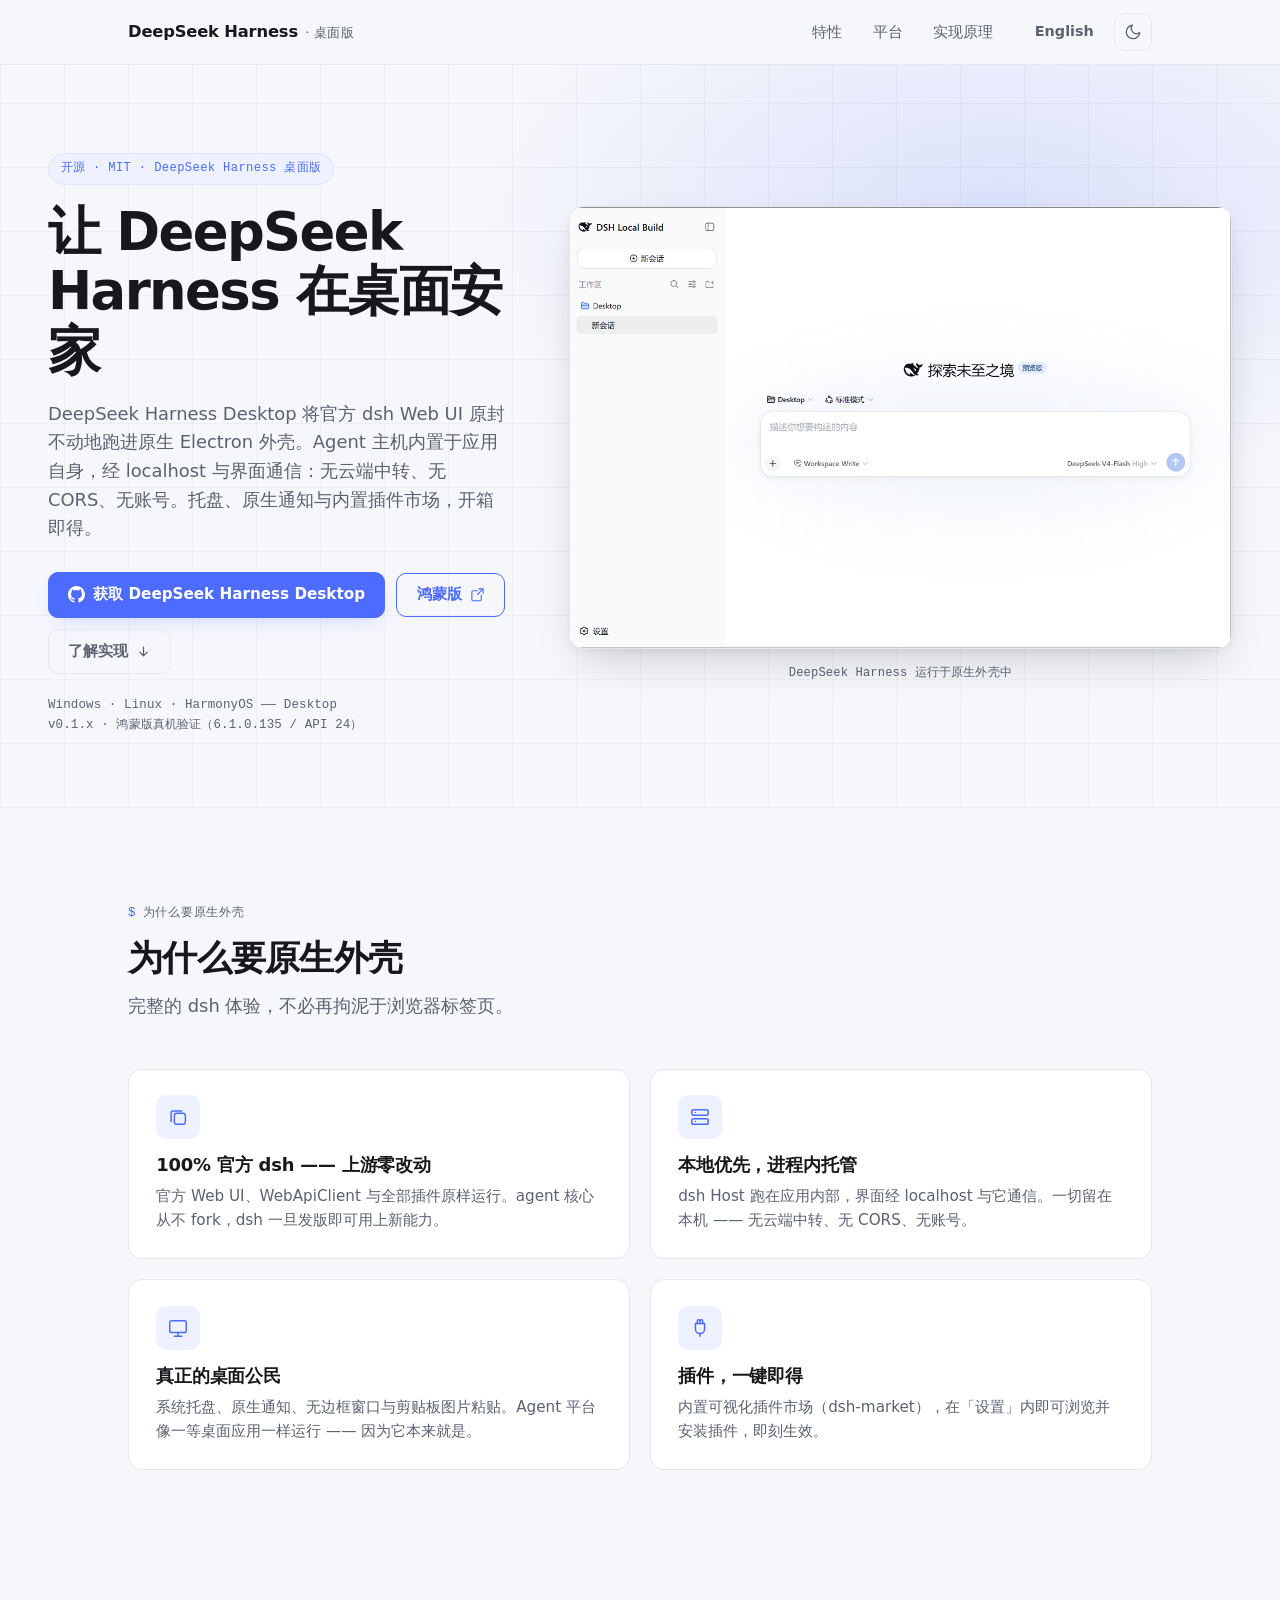
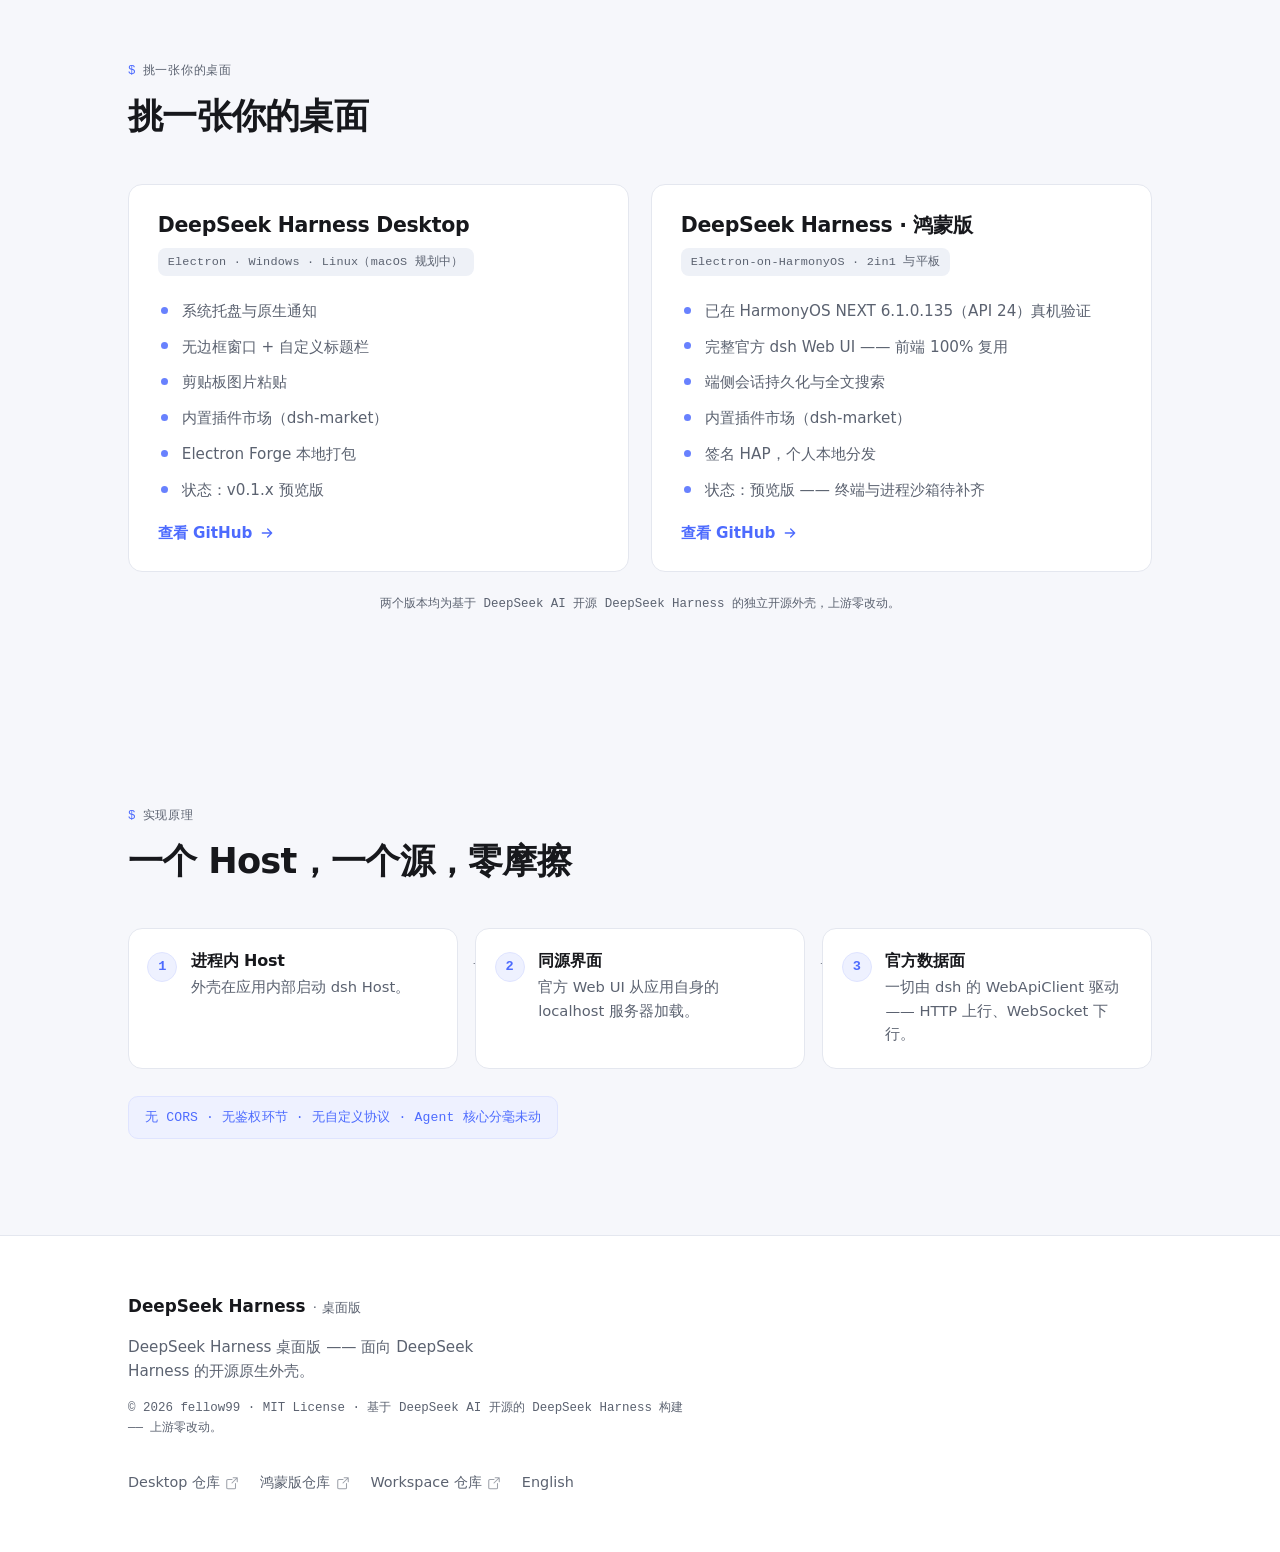
==== index_zh.html @ 58cc45ac "feat: add bilingual landing website - index.html (EN) / index_zh.html (ZH): hero with theme-aware ap" ====
<!DOCTYPE html>
<html lang="zh-CN" data-theme="light">
<head>
  <meta charset="UTF-8" />
  <meta name="viewport" content="width=device-width, initial-scale=1.0" />
  <title>DeepSeek Harness 桌面版 —— Windows / Linux / HarmonyOS 上的原生 dsh 外壳</title>
  <meta name="description" content="DeepSeek Harness 的开源原生桌面外壳：把官方 Agent Web UI 带到桌面 —— 支持 Windows、Linux 与 HarmonyOS。本地优先，上游零改动。" />
  <meta name="theme-color" media="(prefers-color-scheme: light)" content="#f6f7fb" />
  <meta name="theme-color" media="(prefers-color-scheme: dark)" content="#0a0c11" />
  <script>
    /* 在首帧渲染前应用已保存的主题，避免闪屏错误配色。 */
    (function () {
      try {
        var t = localStorage.getItem('dsh-theme');
        if (!t) {
          t = window.matchMedia('(prefers-color-scheme: dark)').matches ? 'dark' : 'light';
        }
        document.documentElement.setAttribute('data-theme', t);
      } catch (e) {
        /* 本地存储不可用（如 file:// 严格设置）：维持默认 */
      }
    })();
  </script>
  <link rel="stylesheet" href="style.css" />
</head>
<body>
  <a class="skip-link" href="#main">跳转到正文</a>

  <header class="site-header">
    <nav class="nav container" aria-label="主导航">
      <a class="brand" href="#top">DeepSeek Harness<span class="brand-suffix">· 桌面版</span></a>
      <div class="nav-links">
        <a href="#features">特性</a>
        <a href="#platforms">平台</a>
        <a href="#how">实现原理</a>
      </div>
      <div class="nav-actions">
        <a class="lang-link" href="index.html" aria-label="Switch to English">English</a>
        <button
          id="theme-toggle"
          class="icon-btn"
          type="button"
          aria-label="切换深色模式"
          data-label-dark="切换深色模式"
          data-label-light="切换浅色模式">
          <svg class="i-sun" viewBox="0 0 24 24" width="18" height="18" fill="none" stroke="currentColor" stroke-width="1.7" stroke-linecap="round" stroke-linejoin="round" aria-hidden="true">
            <circle cx="12" cy="12" r="4"></circle>
            <path d="M12 2v2M12 20v2M4.93 4.93l1.41 1.41M17.66 17.66l1.41 1.41M2 12h2M20 12h2M4.93 19.07l1.41-1.41M17.66 6.34l1.41-1.41"></path>
          </svg>
          <svg class="i-moon" viewBox="0 0 24 24" width="18" height="18" fill="none" stroke="currentColor" stroke-width="1.7" stroke-linecap="round" stroke-linejoin="round" aria-hidden="true">
            <path d="M21 12.79A9 9 0 1 1 11.21 3 7 7 0 0 0 21 12.79z"></path>
          </svg>
        </button>
      </div>
    </nav>
  </header>

  <main id="main">
    <!-- ============================== HERO ============================== -->
    <section id="top" class="hero">
      <div class="container hero-grid">
        <div class="hero-copy">
          <span class="eyebrow">开源 · MIT · DeepSeek Harness 桌面版</span>
          <h1>让 DeepSeek Harness 在桌面安家</h1>
          <p class="lede">DeepSeek Harness Desktop 将官方 dsh Web UI 原封不动地跑进原生 Electron 外壳。Agent 主机内置于应用自身，经 localhost 与界面通信：无云端中转、无 CORS、无账号。托盘、原生通知与内置插件市场，开箱即得。</p>
          <div class="cta-row">
            <a class="btn btn-primary" href="https://github.com/fellow99/deepseek-harness-desktop" target="_blank" rel="noopener">
              <svg viewBox="0 0 24 24" width="17" height="17" fill="currentColor" aria-hidden="true"><path d="M12 0C5.37 0 0 5.37 0 12c0 5.31 3.44 9.81 8.21 11.4.6.11.82-.26.82-.58 0-.29-.01-1.04-.02-2.05-3.34.73-4.04-1.61-4.04-1.61-.55-1.39-1.34-1.76-1.34-1.76-1.09-.74.08-.73.08-.73 1.2.08 1.84 1.24 1.84 1.24 1.07 1.83 2.8 1.3 3.48 1 .11-.78.42-1.31.76-1.61-2.66-.3-5.47-1.33-5.47-5.93 0-1.31.47-2.38 1.24-3.22-.12-.3-.54-1.52.12-3.18 0 0 1.01-.32 3.3 1.23a11.5 11.5 0 0 1 6.01 0c2.29-1.55 3.3-1.23 3.3-1.23.66 1.66.24 2.88.12 3.18.77.84 1.24 1.91 1.24 3.22 0 4.61-2.81 5.63-5.48 5.92.43.37.81 1.1.81 2.22 0 1.6-.01 2.89-.01 3.28 0 .32.21.7.82.58A12 12 0 0 0 12 0z"></path></svg>
              获取 DeepSeek Harness Desktop
            </a>
            <a class="btn btn-outline" href="https://github.com/fellow99/deepseek-harness-harmony" target="_blank" rel="noopener">
              鸿蒙版
              <svg viewBox="0 0 24 24" width="15" height="15" fill="none" stroke="currentColor" stroke-width="1.8" stroke-linecap="round" stroke-linejoin="round" aria-hidden="true"><path d="M14 3h7v7M21 3l-9 9M18 13v7a2 2 0 0 1-2 2H5a2 2 0 0 1-2-2V8a2 2 0 0 1 2-2h7"></path></svg>
            </a>
            <a class="btn btn-ghost" href="#how">
              了解实现
              <svg viewBox="0 0 24 24" width="15" height="15" fill="none" stroke="currentColor" stroke-width="2" stroke-linecap="round" stroke-linejoin="round" aria-hidden="true"><path d="M12 5v14M6 13l6 6 6-6"></path></svg>
            </a>
          </div>
          <p class="trust">Windows · Linux · HarmonyOS —— Desktop v0.1.x · 鸿蒙版真机验证（6.1.0.135 / API 24）</p>
        </div>

        <div class="hero-visual">
          <figure class="hero-shot">
            <img src="images/light.png" data-shot="light" alt="运行于原生外壳中的 DeepSeek Harness Web UI 浅色主题界面，界面为简体中文" width="1200" height="800" />
            <img src="images/dark.png" data-shot="dark" alt="运行于原生外壳中的 DeepSeek Harness Web UI 深色主题界面，带 Windows 标题栏，界面为简体中文" width="1200" height="800" />
          </figure>
          <p class="shot-caption">DeepSeek Harness 运行于原生外壳中</p>
        </div>
      </div>
    </section>

    <!-- ============================ FEATURES ============================ -->
    <section id="features" class="section">
      <div class="container">
        <p class="section-eyebrow">为什么要原生外壳</p>
        <div class="section-head">
          <h2>为什么要原生外壳</h2>
          <p class="section-lede">完整的 dsh 体验，不必再拘泥于浏览器标签页。</p>
        </div>

        <div class="feature-grid">
          <article class="feature-card">
            <span class="icon">
              <svg viewBox="0 0 24 24" width="22" height="22" fill="none" stroke="currentColor" stroke-width="1.6" stroke-linecap="round" stroke-linejoin="round" aria-hidden="true"><rect x="8" y="8" width="12" height="12" rx="2.5"></rect><path d="M16 5.5H6.5A2 2 0 0 0 4.5 7.5V17"></path></svg>
            </span>
            <h3>100% 官方 dsh —— 上游零改动</h3>
            <p>官方 Web UI、WebApiClient 与全部插件原样运行。agent 核心从不 fork，dsh 一旦发版即可用上新能力。</p>
          </article>

          <article class="feature-card">
            <span class="icon">
              <svg viewBox="0 0 24 24" width="22" height="22" fill="none" stroke="currentColor" stroke-width="1.6" stroke-linecap="round" stroke-linejoin="round" aria-hidden="true"><rect x="3" y="4" width="18" height="6" rx="2"></rect><rect x="3" y="14" width="18" height="6" rx="2"></rect><path d="M7 7h.01M7 17h.01"></path></svg>
            </span>
            <h3>本地优先，进程内托管</h3>
            <p>dsh Host 跑在应用内部，界面经 localhost 与它通信。一切留在本机 —— 无云端中转、无 CORS、无账号。</p>
          </article>

          <article class="feature-card">
            <span class="icon">
              <svg viewBox="0 0 24 24" width="22" height="22" fill="none" stroke="currentColor" stroke-width="1.6" stroke-linecap="round" stroke-linejoin="round" aria-hidden="true"><rect x="3" y="4" width="18" height="13" rx="2"></rect><path d="M12 17v3M8 21h8"></path></svg>
            </span>
            <h3>真正的桌面公民</h3>
            <p>系统托盘、原生通知、无边框窗口与剪贴板图片粘贴。Agent 平台像一等桌面应用一样运行 —— 因为它本来就是。</p>
          </article>

          <article class="feature-card">
            <span class="icon">
              <svg viewBox="0 0 24 24" width="22" height="22" fill="none" stroke="currentColor" stroke-width="1.6" stroke-linecap="round" stroke-linejoin="round" aria-hidden="true"><path d="M7 7h10v6a5 5 0 0 1-10 0z"></path><path d="M9 7V4.5a1.5 1.5 0 0 1 3 0V7M12 7V4.5a1.5 1.5 0 0 1 3 0V7"></path><path d="M12 18v3"></path></svg>
            </span>
            <h3>插件，一键即得</h3>
            <p>内置可视化插件市场（dsh-market），在「设置」内即可浏览并安装插件，即刻生效。</p>
          </article>
        </div>
      </div>
    </section>

    <!-- ============================ PLATFORMS =========================== -->
    <section id="platforms" class="section">
      <div class="container">
        <p class="section-eyebrow">挑一张你的桌面</p>
        <div class="section-head">
          <h2>挑一张你的桌面</h2>
        </div>

        <div class="platform-grid">
          <article class="platform-card">
            <div class="platform-head">
              <h3>DeepSeek Harness Desktop</h3>
              <span class="platform-tag">Electron · Windows · Linux（macOS 规划中）</span>
            </div>
            <ul class="bullet-list">
              <li>系统托盘与原生通知</li>
              <li>无边框窗口 + 自定义标题栏</li>
              <li>剪贴板图片粘贴</li>
              <li>内置插件市场（dsh-market）</li>
              <li>Electron Forge 本地打包</li>
              <li>状态：v0.1.x 预览版</li>
            </ul>
            <a class="repo-link" href="https://github.com/fellow99/deepseek-harness-desktop" target="_blank" rel="noopener">
              查看 GitHub
              <svg viewBox="0 0 24 24" width="16" height="16" fill="none" stroke="currentColor" stroke-width="2" stroke-linecap="round" stroke-linejoin="round" aria-hidden="true"><path d="M5 12h14M13 6l6 6-6 6"></path></svg>
            </a>
          </article>

          <article class="platform-card">
            <div class="platform-head">
              <h3>DeepSeek Harness · 鸿蒙版</h3>
              <span class="platform-tag">Electron-on-HarmonyOS · 2in1 与平板</span>
            </div>
            <ul class="bullet-list">
              <li>已在 HarmonyOS NEXT 6.1.0.135（API 24）真机验证</li>
              <li>完整官方 dsh Web UI —— 前端 100% 复用</li>
              <li>端侧会话持久化与全文搜索</li>
              <li>内置插件市场（dsh-market）</li>
              <li>签名 HAP，个人本地分发</li>
              <li>状态：预览版 —— 终端与进程沙箱待补齐</li>
            </ul>
            <a class="repo-link" href="https://github.com/fellow99/deepseek-harness-harmony" target="_blank" rel="noopener">
              查看 GitHub
              <svg viewBox="0 0 24 24" width="16" height="16" fill="none" stroke="currentColor" stroke-width="2" stroke-linecap="round" stroke-linejoin="round" aria-hidden="true"><path d="M5 12h14M13 6l6 6-6 6"></path></svg>
            </a>
          </article>
        </div>

        <p class="disclaimer">两个版本均为基于 DeepSeek AI 开源 DeepSeek Harness 的独立开源外壳，上游零改动。</p>
      </div>
    </section>

    <!-- ============================ HOW IT WORKS ========================= -->
    <section id="how" class="section">
      <div class="container">
        <p class="section-eyebrow">实现原理</p>
        <div class="section-head">
          <h2>一个 Host，一个源，零摩擦</h2>
        </div>

        <ol class="steps">
          <li class="step">
            <span class="step-num" aria-hidden="true">1</span>
            <div>
              <h3>进程内 Host</h3>
              <p>外壳在应用内部启动 dsh Host。</p>
            </div>
          </li>
          <li class="step">
            <span class="step-num" aria-hidden="true">2</span>
            <div>
              <h3>同源界面</h3>
              <p>官方 Web UI 从应用自身的 localhost 服务器加载。</p>
            </div>
          </li>
          <li class="step">
            <span class="step-num" aria-hidden="true">3</span>
            <div>
              <h3>官方数据面</h3>
              <p>一切由 dsh 的 WebApiClient 驱动 —— HTTP 上行、WebSocket 下行。</p>
            </div>
          </li>
        </ol>

        <p class="result-badge">无 CORS · 无鉴权环节 · 无自定义协议 · Agent 核心分毫未动</p>
      </div>
    </section>
  </main>

  <!-- ============================== FOOTER ============================== -->
  <footer class="site-footer">
    <div class="container footer-grid">
      <div class="footer-left">
        <div class="footer-brand">DeepSeek Harness<span class="brand-suffix">· 桌面版</span></div>
        <p class="footer-one-liner">DeepSeek Harness 桌面版 —— 面向 DeepSeek Harness 的开源原生外壳。</p>
        <p class="footer-copy">&copy; 2026 fellow99 · MIT License · 基于 DeepSeek AI 开源的 DeepSeek Harness 构建 —— 上游零改动。</p>
      </div>
      <nav class="footer-links" aria-label="页脚">
        <a href="https://github.com/fellow99/deepseek-harness-desktop" target="_blank" rel="noopener">
          Desktop 仓库
          <svg class="ext" viewBox="0 0 24 24" width="14" height="14" fill="none" stroke="currentColor" stroke-width="1.8" stroke-linecap="round" stroke-linejoin="round" aria-hidden="true"><path d="M14 3h7v7M21 3l-9 9M18 13v7a2 2 0 0 1-2 2H5a2 2 0 0 1-2-2V8a2 2 0 0 1 2-2h7"></path></svg>
        </a>
        <a href="https://github.com/fellow99/deepseek-harness-harmony" target="_blank" rel="noopener">
          鸿蒙版仓库
          <svg class="ext" viewBox="0 0 24 24" width="14" height="14" fill="none" stroke="currentColor" stroke-width="1.8" stroke-linecap="round" stroke-linejoin="round" aria-hidden="true"><path d="M14 3h7v7M21 3l-9 9M18 13v7a2 2 0 0 1-2 2H5a2 2 0 0 1-2-2V8a2 2 0 0 1 2-2h7"></path></svg>
        </a>
        <a href="https://github.com/fellow99/deepseek-harness-workspace" target="_blank" rel="noopener">
          Workspace 仓库
          <svg class="ext" viewBox="0 0 24 24" width="14" height="14" fill="none" stroke="currentColor" stroke-width="1.8" stroke-linecap="round" stroke-linejoin="round" aria-hidden="true"><path d="M14 3h7v7M21 3l-9 9M18 13v7a2 2 0 0 1-2 2H5a2 2 0 0 1-2-2V8a2 2 0 0 1 2-2h7"></path></svg>
        </a>
        <a href="index.html">English</a>
      </nav>
    </div>
  </footer>

  <script src="script.js"></script>
</body>
</html>
---- style.css ----
/* =========================================================================
   DeepSeek Harness Desktop Editions — shared stylesheet
   All color/interaction styling is driven by CSS custom properties that
   switch on the <html data-theme="..."> attribute, with a no-JS fallback.
   ========================================================================= */

/* ------------------------------------------------------------------ tokens */
:root {
  --font-sans: system-ui, -apple-system, "Segoe UI", Roboto, "Helvetica Neue",
    Arial, "PingFang SC", "Hiragino Sans GB", "Microsoft YaHei", sans-serif;
  --font-mono: ui-monospace, "Cascadia Code", SFMono-Regular, Consolas,
    "Liberation Mono", Menlo, monospace;

  /* light palette */
  --bg: #f6f7fb;
  --surface: #ffffff;
  --surface-2: #eef1f7;
  --text: #17181c;
  --muted: #5b6270;
  --hairline: #e4e7ef;
  --hairline-strong: #d2d7e4;

  --accent: #4d6bfe;
  --accent-strong: #3a55e8;
  --accent-contrast: #ffffff;
  --accent-soft: #eef1ff;
  --accent-soft-border: #dfe4ff;
  --accent-glow: rgba(77, 107, 254, 0.32);

  --tag-bg: #eef1f7;
  --tag-text: #5b6270;

  --nav-bg: rgba(246, 247, 251, 0.82);
  --shadow-soft: 0 2px 12px rgba(23, 24, 28, 0.05);

  /* hero flourish */
  --glow-a: rgba(77, 107, 254, 0.16);
  --grid-line: rgba(23, 24, 28, 0.035);

  /* app-window shadow */
  --shot-shadow: 0 18px 42px -14px rgba(23, 24, 28, 0.22),
    0 3px 10px -2px rgba(23, 24, 28, 0.08);
  --shot-shadow-hover: 0 34px 68px -20px rgba(23, 24, 28, 0.36),
    0 12px 26px -8px rgba(23, 24, 28, 0.14), 0 0 0 1px var(--accent-glow),
    0 14px 52px -10px var(--accent-glow);

  --ring: var(--accent);

  --radius-lg: 14px;
  --radius-md: 10px;
  --radius-sm: 8px;

  --ease: cubic-bezier(0.22, 0.61, 0.36, 1);
  --maxw: 1120px;
}

/* dark palette (mirrored from the @media fallback below) */
html[data-theme="dark"] {
  --bg: #0a0c11;
  --surface: #12151e;
  --surface-2: #171b26;
  --text: #eceef3;
  --muted: #99a1b2;
  --hairline: #232837;
  --hairline-strong: #2e3646;

  --accent: #7c93ff;
  --accent-strong: #95a7ff;
  --accent-contrast: #0c101c;
  --accent-soft: #1a1f2c;
  --accent-soft-border: #2a3146;
  --accent-glow: rgba(124, 147, 255, 0.30);

  --tag-bg: #171b26;
  --tag-text: #99a1b2;

  --nav-bg: rgba(10, 12, 17, 0.82);
  --shadow-soft: 0 2px 12px rgba(0, 0, 0, 0.4);

  --glow-a: rgba(124, 147, 255, 0.10);
  --grid-line: rgba(236, 238, 243, 0.045);

  --shot-shadow: 0 18px 44px -14px rgba(0, 0, 0, 0.6),
    0 3px 12px -2px rgba(0, 0, 0, 0.5);
  --shot-shadow-hover: 0 36px 70px -18px rgba(0, 0, 0, 0.78),
    0 14px 30px -8px rgba(0, 0, 0, 0.5), 0 0 0 1px var(--accent-glow),
    0 14px 52px -8px var(--accent-glow);
}

/* no-JS fallback: when the inline head script is absent the <html> has no
   theme attribute, so mirror the dark token set to match the OS preference. */
@media (prefers-color-scheme: dark) {
  :root:not([data-theme]) {
    --bg: #0a0c11;
    --surface: #12151e;
    --surface-2: #171b26;
    --text: #eceef3;
    --muted: #99a1b2;
    --hairline: #232837;
    --hairline-strong: #2e3646;
    --accent: #7c93ff;
    --accent-strong: #95a7ff;
    --accent-contrast: #0c101c;
    --accent-soft: #1a1f2c;
    --accent-soft-border: #2a3146;
    --accent-glow: rgba(124, 147, 255, 0.3);
    --tag-bg: #171b26;
    --tag-text: #99a1b2;
    --nav-bg: rgba(10, 12, 17, 0.82);
    --shadow-soft: 0 2px 12px rgba(0, 0, 0, 0.4);
    --glow-a: rgba(124, 147, 255, 0.1);
    --grid-line: rgba(236, 238, 243, 0.045);
    --shot-shadow: 0 18px 44px -14px rgba(0, 0, 0, 0.6),
      0 3px 12px -2px rgba(0, 0, 0, 0.5);
    --shot-shadow-hover: 0 36px 70px -18px rgba(0, 0, 0, 0.78),
      0 14px 30px -8px rgba(0, 0, 0, 0.5), 0 0 0 1px var(--accent-glow),
      0 14px 52px -8px var(--accent-glow);
  }
}

/* -------------------------------------------------------------------- base */
*,
*::before,
*::after {
  box-sizing: border-box;
}

html {
  scroll-behavior: smooth;
  scroll-padding-top: calc(64px + 22px);
  -webkit-text-size-adjust: 100%;
}

body {
  margin: 0;
  font-family: var(--font-sans);
  background-color: var(--bg);
  color: var(--text);
  line-height: 1.6;
  -webkit-font-smoothing: antialiased;
  text-rendering: optimizeLegibility;
  transition: background-color 0.35s var(--ease), color 0.35s var(--ease);
}

img {
  display: block;
  max-width: 100%;
  height: auto;
}

a {
  color: inherit;
  text-decoration: none;
}

h1,
h2,
h3 {
  margin: 0;
  font-weight: 700;
  letter-spacing: -0.02em;
  line-height: 1.12;
  color: var(--text);
}

p {
  margin: 0;
}

:focus-visible {
  outline: 2px solid var(--ring);
  outline-offset: 3px;
  border-radius: 6px;
}

@media (prefers-reduced-motion: reduce) {
  * {
    animation: none !important;
    transition: none !important;
    scroll-behavior: auto !important;
  }
}

/* skip link */
.skip-link {
  position: absolute;
  left: 12px;
  top: -60px;
  z-index: 200;
  padding: 0.6rem 1rem;
  background: var(--accent);
  color: var(--accent-contrast);
  font-size: 0.875rem;
  font-weight: 600;
  border-radius: 0 0 var(--radius-sm) var(--radius-sm);
  transition: top 0.2s var(--ease);
}
.skip-link:active,
.skip-link:focus {
  top: 0;
}

/* --------------------------------------------------------------- container */
.container {
  width: 100%;
  max-width: var(--maxw);
  margin-inline: auto;
  padding-inline: clamp(20px, 5vw, 48px);
}

/* --------------------------------------------------------------- typography */
.eyebrow {
  display: inline-flex;
  align-items: center;
  gap: 0.45rem;
  padding: 0.32rem 0.72rem;
  font-family: var(--font-mono);
  font-size: 0.76rem;
  letter-spacing: 0.03em;
  color: var(--accent);
  background: var(--accent-soft);
  border: 1px solid var(--accent-soft-border);
  border-radius: 999px;
  white-space: normal;
}

.section-eyebrow {
  display: block;
  font-family: var(--font-mono);
  font-size: 0.78rem;
  letter-spacing: 0.06em;
  color: var(--muted);
  margin-bottom: 0.9rem;
}
.section-eyebrow::before {
  content: "$";
  color: var(--accent);
  margin-right: 0.4rem;
}

.section {
  padding-block: clamp(4rem, 8vw, 6rem);
}

.section-head {
  max-width: 44rem;
  margin-bottom: clamp(2rem, 4vw, 3rem);
}
.section-head h2 {
  font-size: clamp(1.6rem, 3.4vw, 2.2rem);
}
.section-lede {
  margin-top: 0.9rem;
  color: var(--muted);
  font-size: clamp(1rem, 1.4vw, 1.12rem);
}

/* ---------------------------------------------------------------- buttons */
.btn {
  display: inline-flex;
  align-items: center;
  justify-content: center;
  gap: 0.5rem;
  font-family: var(--font-sans);
  font-size: 0.95rem;
  font-weight: 600;
  line-height: 1;
  padding: 0.85rem 1.2rem;
  border-radius: var(--radius-md);
  border: 1px solid transparent;
  cursor: pointer;
  transition: background-color 0.22s var(--ease), border-color 0.22s var(--ease),
    transform 0.22s var(--ease), box-shadow 0.22s var(--ease);
}

.btn-primary {
  background: var(--accent);
  color: var(--accent-contrast);
  border-color: var(--accent);
  box-shadow: 0 8px 22px -10px var(--accent-glow);
}
.btn-primary:hover {
  background: var(--accent-strong);
  border-color: var(--accent-strong);
  transform: translateY(-1px);
}

.btn-outline {
  background: transparent;
  color: var(--accent);
  border-color: var(--accent);
}
.btn-outline:hover {
  background: var(--accent-soft);
}

.btn-ghost {
  background: transparent;
  color: var(--muted);
  border-color: var(--hairline);
}
.btn-ghost:hover {
  color: var(--text);
  border-color: var(--hairline-strong);
}

.icon-btn {
  display: inline-flex;
  align-items: center;
  justify-content: center;
  width: 38px;
  height: 38px;
  padding: 0;
  border-radius: var(--radius-md);
  border: 1px solid var(--hairline);
  background: transparent;
  color: var(--muted);
  cursor: pointer;
  transition: color 0.2s var(--ease), border-color 0.2s var(--ease),
    background-color 0.2s var(--ease);
}
.icon-btn:hover {
  color: var(--accent);
  border-color: var(--hairline-strong);
}
.icon-btn svg {
  display: block;
}

/* theme-toggle icon swap: in light mode show the moon (click -> dark),
   in dark mode show the sun (click -> light).
   `.icon-btn` prefix keeps these above `.icon-btn svg { display:block }`. */
.icon-btn .i-sun {
  display: none;
}
.icon-btn .i-moon {
  display: block;
}
html[data-theme="dark"] .icon-btn .i-sun {
  display: block;
}
html[data-theme="dark"] .icon-btn .i-moon {
  display: none;
}

/* ------------------------------------------------------------------- nav */
.site-header {
  position: sticky;
  top: 0;
  z-index: 50;
  background: var(--nav-bg);
  -webkit-backdrop-filter: saturate(140%) blur(10px);
  backdrop-filter: saturate(140%) blur(10px);
  border-bottom: 1px solid var(--hairline);
}

.nav {
  display: flex;
  align-items: center;
  gap: 1.25rem;
  height: 64px;
}

.brand {
  display: inline-flex;
  align-items: baseline;
  gap: 0.45rem;
  font-weight: 700;
  font-size: 1.02rem;
  letter-spacing: -0.01em;
  color: var(--text);
  white-space: nowrap;
}
.brand-suffix {
  font-size: 0.82rem;
  font-weight: 500;
  color: var(--muted);
  letter-spacing: 0.02em;
}

.nav-links {
  display: flex;
  gap: 0.5rem;
  margin-left: auto;
}
.nav-links a {
  padding: 0.42rem 0.7rem;
  font-size: 0.92rem;
  color: var(--muted);
  border-radius: var(--radius-sm);
  transition: color 0.2s var(--ease), background-color 0.2s var(--ease);
}
.nav-links a:hover {
  color: var(--text);
  background: var(--surface-2);
}

.nav-actions {
  display: flex;
  align-items: center;
  gap: 0.6rem;
}
.lang-link {
  font-size: 0.9rem;
  font-weight: 600;
  color: var(--muted);
  padding: 0.42rem 0.6rem;
  border-radius: var(--radius-sm);
  border: 1px solid transparent;
  transition: color 0.2s var(--ease), border-color 0.2s var(--ease);
}
.lang-link:hover {
  color: var(--accent);
  border-color: var(--hairline-strong);
}

/* ------------------------------------------------------------------- hero */
.hero {
  position: relative;
  overflow: hidden;
  padding-block: clamp(3.5rem, 7vw, 5.5rem) clamp(3rem, 6vw, 4.5rem);
}
/* subtle background flourish (radial glow + faint grid) — adapts to theme */
.hero::before {
  content: "";
  position: absolute;
  inset: 0;
  z-index: 0;
  pointer-events: none;
  background-image: radial-gradient(
      60% 55% at 78% 20%,
      var(--glow-a) 0%,
      transparent 68%
    ),
    repeating-linear-gradient(
      90deg,
      var(--grid-line) 0 1px,
      transparent 1px 64px
    ),
    repeating-linear-gradient(
      0deg,
      var(--grid-line) 0 1px,
      transparent 1px 64px
    );
}
.hero > .container {
  position: relative;
  z-index: 1;
}

.hero-grid {
  display: grid;
  /* copy : screenshot = 1 : 1.44 → the shot renders ~1.5× its former size
     (screenshot column ≈ 722px vs ~477px when the hero container maxes out) */
  grid-template-columns: 1fr 1.44fr;
  gap: clamp(2.25rem, 5vw, 3.75rem);
  align-items: center;
}

/* the hero gets extra room so the product screenshot can be large */
.hero .container {
  max-width: 1380px;
}

.hero-copy {
  min-width: 0;
}
.hero-copy h1 {
  margin-top: 1.1rem;
  font-size: clamp(2.1rem, 5vw, 3.3rem);
  font-weight: 700;
  letter-spacing: -0.03em;
}
.hero-copy .lede {
  margin-top: 1.25rem;
  max-width: 34rem;
  color: var(--muted);
  font-size: clamp(1rem, 1.5vw, 1.12rem);
}

.cta-row {
  display: flex;
  flex-wrap: wrap;
  align-items: center;
  gap: 0.7rem;
  margin-top: 1.8rem;
}

.trust {
  margin-top: 1.4rem;
  font-family: var(--font-mono);
  font-size: 0.78rem;
  letter-spacing: 0.01em;
  color: var(--muted);
  text-wrap: balance;
}

/* hero load-in: subtle fade/slide for the copy block + the shot only */
@keyframes riseIn {
  from {
    opacity: 0;
    transform: translateY(14px);
  }
  to {
    opacity: 1;
    transform: translateY(0);
  }
}
.hero-copy > * {
  animation: riseIn 0.6s var(--ease) backwards;
}
.hero-copy > *:nth-child(1) {
  animation-delay: 0.02s;
}
.hero-copy > *:nth-child(2) {
  animation-delay: 0.1s;
}
.hero-copy > *:nth-child(3) {
  animation-delay: 0.18s;
}
.hero-copy > *:nth-child(4) {
  animation-delay: 0.26s;
}
.hero-copy > *:nth-child(5) {
  animation-delay: 0.34s;
}
.hero-shot {
  animation: riseIn 0.7s var(--ease) 0.14s backwards;
}

/* app-window presentation of the screenshot */
.hero-visual {
  min-width: 0;
}
.hero-shot {
  margin: 0;
  border-radius: var(--radius-lg);
  border: 1px solid var(--hairline);
  overflow: hidden;
  background: var(--surface);
  box-shadow: var(--shot-shadow);
  transition: transform 0.5s var(--ease), box-shadow 0.65s var(--ease);
  will-change: transform;
}
.hero-shot:hover {
  transform: translateY(-4px);
  box-shadow: var(--shot-shadow-hover);
}
.hero-shot img {
  width: 100%;
  height: auto;
  border-radius: calc(var(--radius-lg) - 1px);
}

/* screenshot theme swap — pure CSS, before JS runs.
   Default (no attribute): follow the OS. */
img[data-shot="dark"] {
  display: none;
}
img[data-shot="light"] {
  display: block;
}
@media (prefers-color-scheme: dark) {
  img[data-shot="light"] {
    display: none;
  }
  img[data-shot="dark"] {
    display: block;
  }
}
/* explicit attribute (set by the inline head script) always wins */
html[data-theme="light"] img[data-shot="dark"] {
  display: none;
}
html[data-theme="light"] img[data-shot="light"] {
  display: block;
}
html[data-theme="dark"] img[data-shot="light"] {
  display: none;
}
html[data-theme="dark"] img[data-shot="dark"] {
  display: block;
}

.shot-caption {
  margin-top: 0.9rem;
  text-align: center;
  font-family: var(--font-mono);
  font-size: 0.76rem;
  letter-spacing: 0.01em;
  color: var(--muted);
}

/* --------------------------------------------------------------- features */
.feature-grid {
  display: grid;
  grid-template-columns: repeat(2, 1fr);
  gap: 20px;
}

.feature-card {
  border: 1px solid var(--hairline);
  background: var(--surface);
  border-radius: var(--radius-lg);
  padding: 1.6rem 1.7rem;
}
.feature-card .icon {
  display: inline-flex;
  align-items: center;
  justify-content: center;
  width: 44px;
  height: 44px;
  border-radius: var(--radius-md);
  background: var(--accent-soft);
  color: var(--accent);
  margin-bottom: 1rem;
}
.feature-card h3 {
  font-size: 1.12rem;
  letter-spacing: -0.01em;
  margin-bottom: 0.55rem;
}
.feature-card p {
  color: var(--muted);
  font-size: 0.95rem;
}

/* --------------------------------------------------------------- platforms */
.platform-grid {
  display: grid;
  grid-template-columns: 1fr 1fr;
  gap: 22px;
}

.platform-card {
  display: flex;
  flex-direction: column;
  border: 1px solid var(--hairline);
  background: var(--surface);
  border-radius: var(--radius-lg);
  padding: 1.8rem 1.8rem 1.6rem;
}

.platform-head h3 {
  font-size: 1.28rem;
  letter-spacing: -0.015em;
}
.platform-tag {
  display: inline-block;
  margin-top: 0.7rem;
  padding: 0.3rem 0.62rem;
  font-family: var(--font-mono);
  font-size: 0.74rem;
  letter-spacing: 0.02em;
  color: var(--tag-text);
  background: var(--tag-bg);
  border-radius: var(--radius-sm);
}

.bullet-list {
  list-style: none;
  margin: 1.4rem 0 1.2rem;
  padding: 0;
  display: grid;
  gap: 0.72rem;
}
.bullet-list li {
  position: relative;
  padding-left: 1.5rem;
  color: var(--muted);
  font-size: 0.95rem;
}
.bullet-list li::before {
  content: "";
  position: absolute;
  left: 0.2rem;
  top: 0.52em;
  width: 7px;
  height: 7px;
  border-radius: 50%;
  background: var(--accent);
  opacity: 0.85;
}

.repo-link {
  margin-top: auto;
  display: inline-flex;
  align-items: center;
  gap: 0.42rem;
  font-weight: 600;
  font-size: 0.95rem;
  color: var(--accent);
  transition: color 0.2s var(--ease);
}
.repo-link:hover {
  color: var(--accent-strong);
  text-decoration: underline;
  text-underline-offset: 3px;
}
.repo-link svg {
  transition: transform 0.2s var(--ease);
}
.repo-link:hover svg {
  transform: translateX(3px);
}

.disclaimer {
  margin-top: 1.4rem;
  text-align: center;
  font-family: var(--font-mono);
  font-size: 0.78rem;
  color: var(--muted);
}

/* ------------------------------------------------------------ how it works */
.steps {
  list-style: none;
  margin: 0;
  padding: 0;
  display: flex;
  align-items: stretch;
  gap: 1.1rem;
}

.step {
  flex: 1 1 0;
  min-width: 0;
  position: relative;
  display: flex;
  gap: 0.85rem;
  align-items: flex-start;
  padding: 1.4rem 1.4rem 1.4rem 1.15rem;
  border: 1px solid var(--hairline);
  background: var(--surface);
  border-radius: var(--radius-lg);
}
.step:not(:last-child)::after {
  content: "\2192";
  position: absolute;
  right: -1.72rem;
  top: 1.6rem;
  color: var(--muted);
  font-size: 1.1rem;
  line-height: 1;
  font-family: var(--font-mono);
}
.step-num {
  flex: none;
  display: inline-flex;
  align-items: center;
  justify-content: center;
  width: 30px;
  height: 30px;
  border-radius: 50%;
  font-family: var(--font-mono);
  font-size: 0.85rem;
  font-weight: 600;
  color: var(--accent);
  background: var(--accent-soft);
  border: 1px solid var(--accent-soft-border);
}
.step h3 {
  font-size: 1rem;
  letter-spacing: -0.01em;
  margin-bottom: 0.35rem;
}
.step p {
  color: var(--muted);
  font-size: 0.92rem;
}

.result-badge {
  margin-top: 1.7rem;
  display: inline-flex;
  align-items: center;
  flex-wrap: wrap;
  gap: 0.4rem;
  padding: 0.6rem 1rem;
  font-family: var(--font-mono);
  font-size: 0.82rem;
  letter-spacing: 0.01em;
  color: var(--accent);
  background: var(--accent-soft);
  border: 1px solid var(--accent-soft-border);
  border-radius: var(--radius-md);
}

/* ----------------------------------------------------------------- footer */
.site-footer {
  border-top: 1px solid var(--hairline);
  background: var(--surface);
  padding-block: clamp(2.6rem, 5vw, 3.6rem);
}
.footer-grid {
  display: flex;
  justify-content: space-between;
  gap: 2rem;
  flex-wrap: wrap;
}
.footer-brand {
  display: inline-flex;
  align-items: baseline;
  gap: 0.45rem;
  font-weight: 700;
  font-size: 1.05rem;
  color: var(--text);
}
.footer-one-liner {
  margin-top: 0.9rem;
  color: var(--muted);
  max-width: 24rem;
  font-size: 0.95rem;
}
.footer-copy {
  margin-top: 1rem;
  font-family: var(--font-mono);
  font-size: 0.78rem;
  color: var(--muted);
  max-width: 36rem;
}

.footer-links {
  display: flex;
  flex-wrap: wrap;
  gap: 0.9rem 1.3rem;
  align-content: flex-start;
  min-width: 12rem;
}
.footer-links a {
  display: inline-flex;
  align-items: center;
  gap: 0.34rem;
  font-size: 0.9rem;
  color: var(--muted);
  transition: color 0.2s var(--ease);
}
.footer-links a:hover {
  color: var(--accent);
}
.footer-links .ext {
  opacity: 0.6;
}

/* -------------------------------------------------------------- responsive */
@media (max-width: 920px) {
  .hero-grid {
    grid-template-columns: 1fr;
    align-items: start;
  }
  .hero-copy .lede {
    max-width: 40rem;
  }
  .hero-visual {
    margin-top: 0.5rem;
  }
}

@media (max-width: 820px) {
  .feature-grid,
  .platform-grid {
    grid-template-columns: 1fr;
  }
}

@media (max-width: 760px) {
  .nav-links {
    display: none;
  }
}

@media (max-width: 640px) {
  .brand-suffix {
    font-size: 0.78rem;
  }
  .cta-row {
    flex-direction: column;
    align-items: stretch;
  }
  .cta-row .btn {
    justify-content: center;
  }
  /* stack steps vertically and drop the arrow connectors */
  .steps {
    flex-direction: column;
    gap: 1rem;
  }
  .step:not(:last-child)::after {
    content: none;
  }
  .footer-grid {
    flex-direction: column;
    gap: 1.6rem;
  }
}
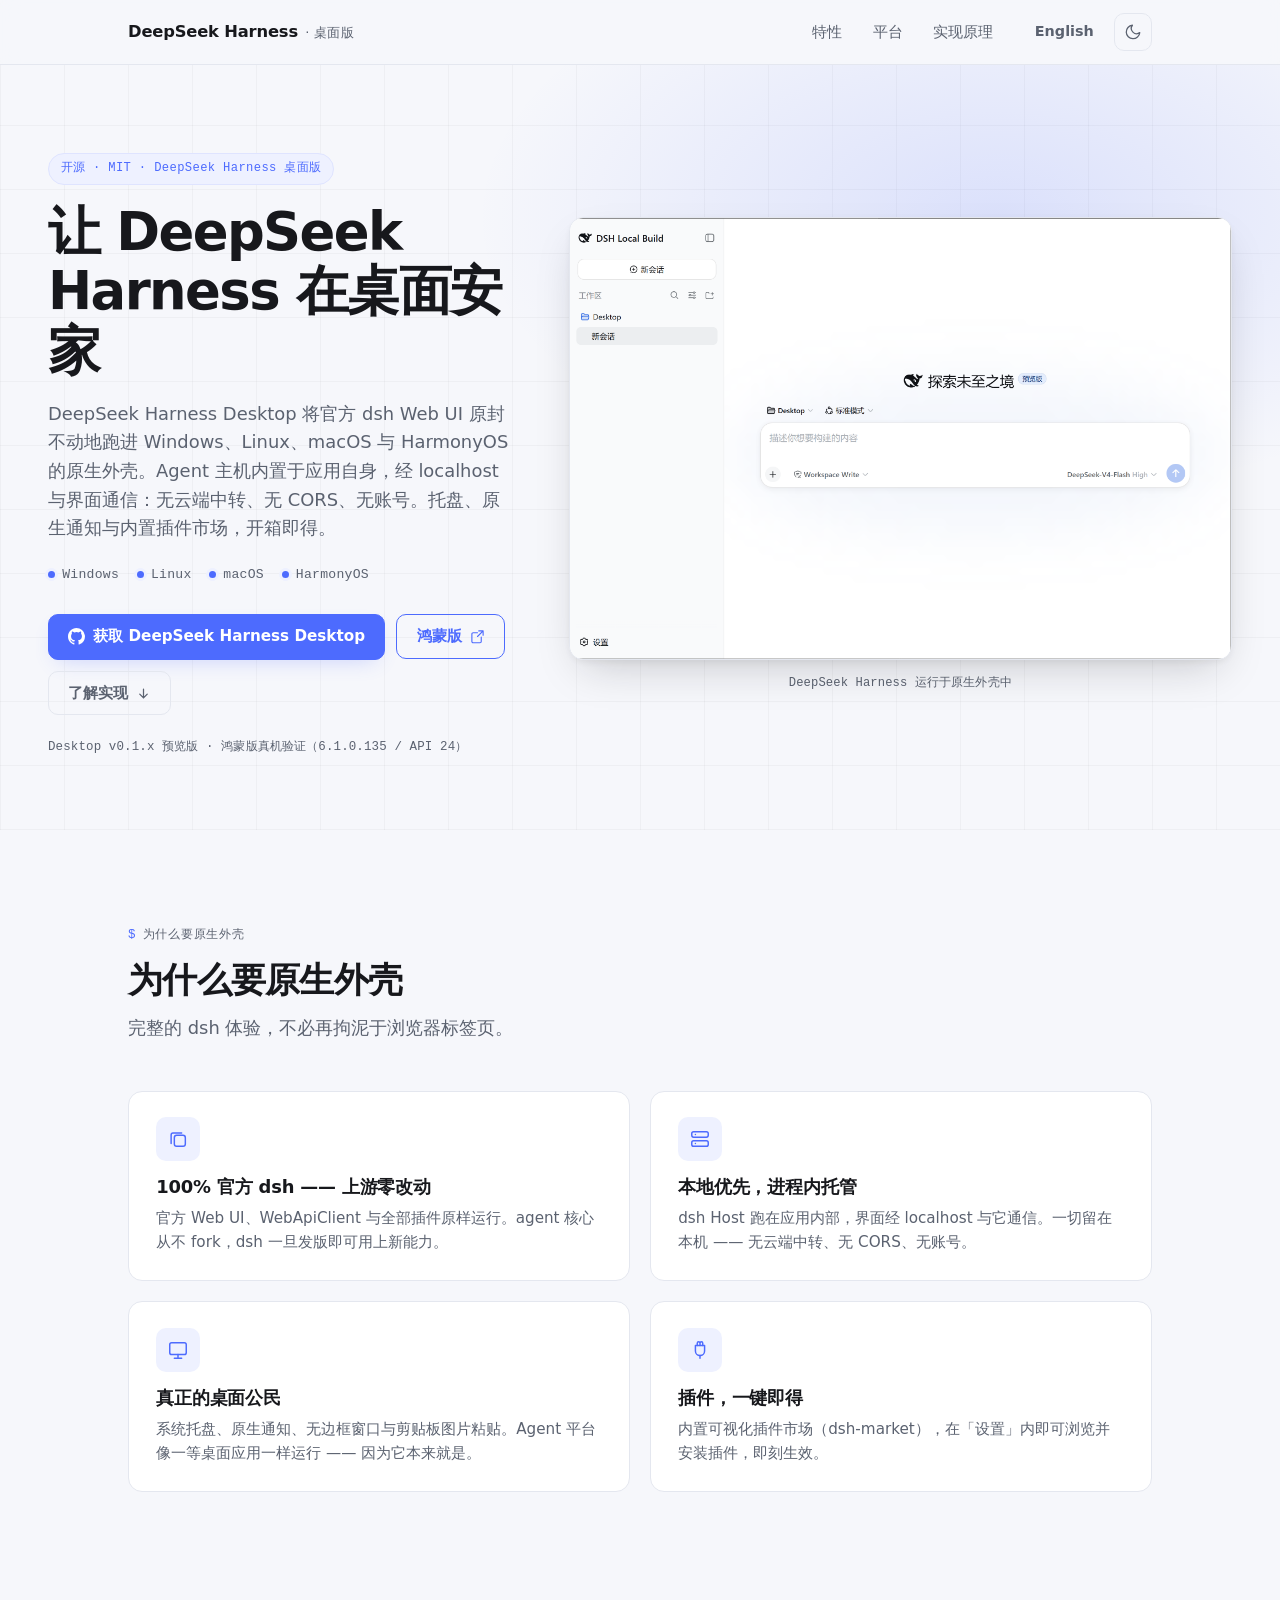
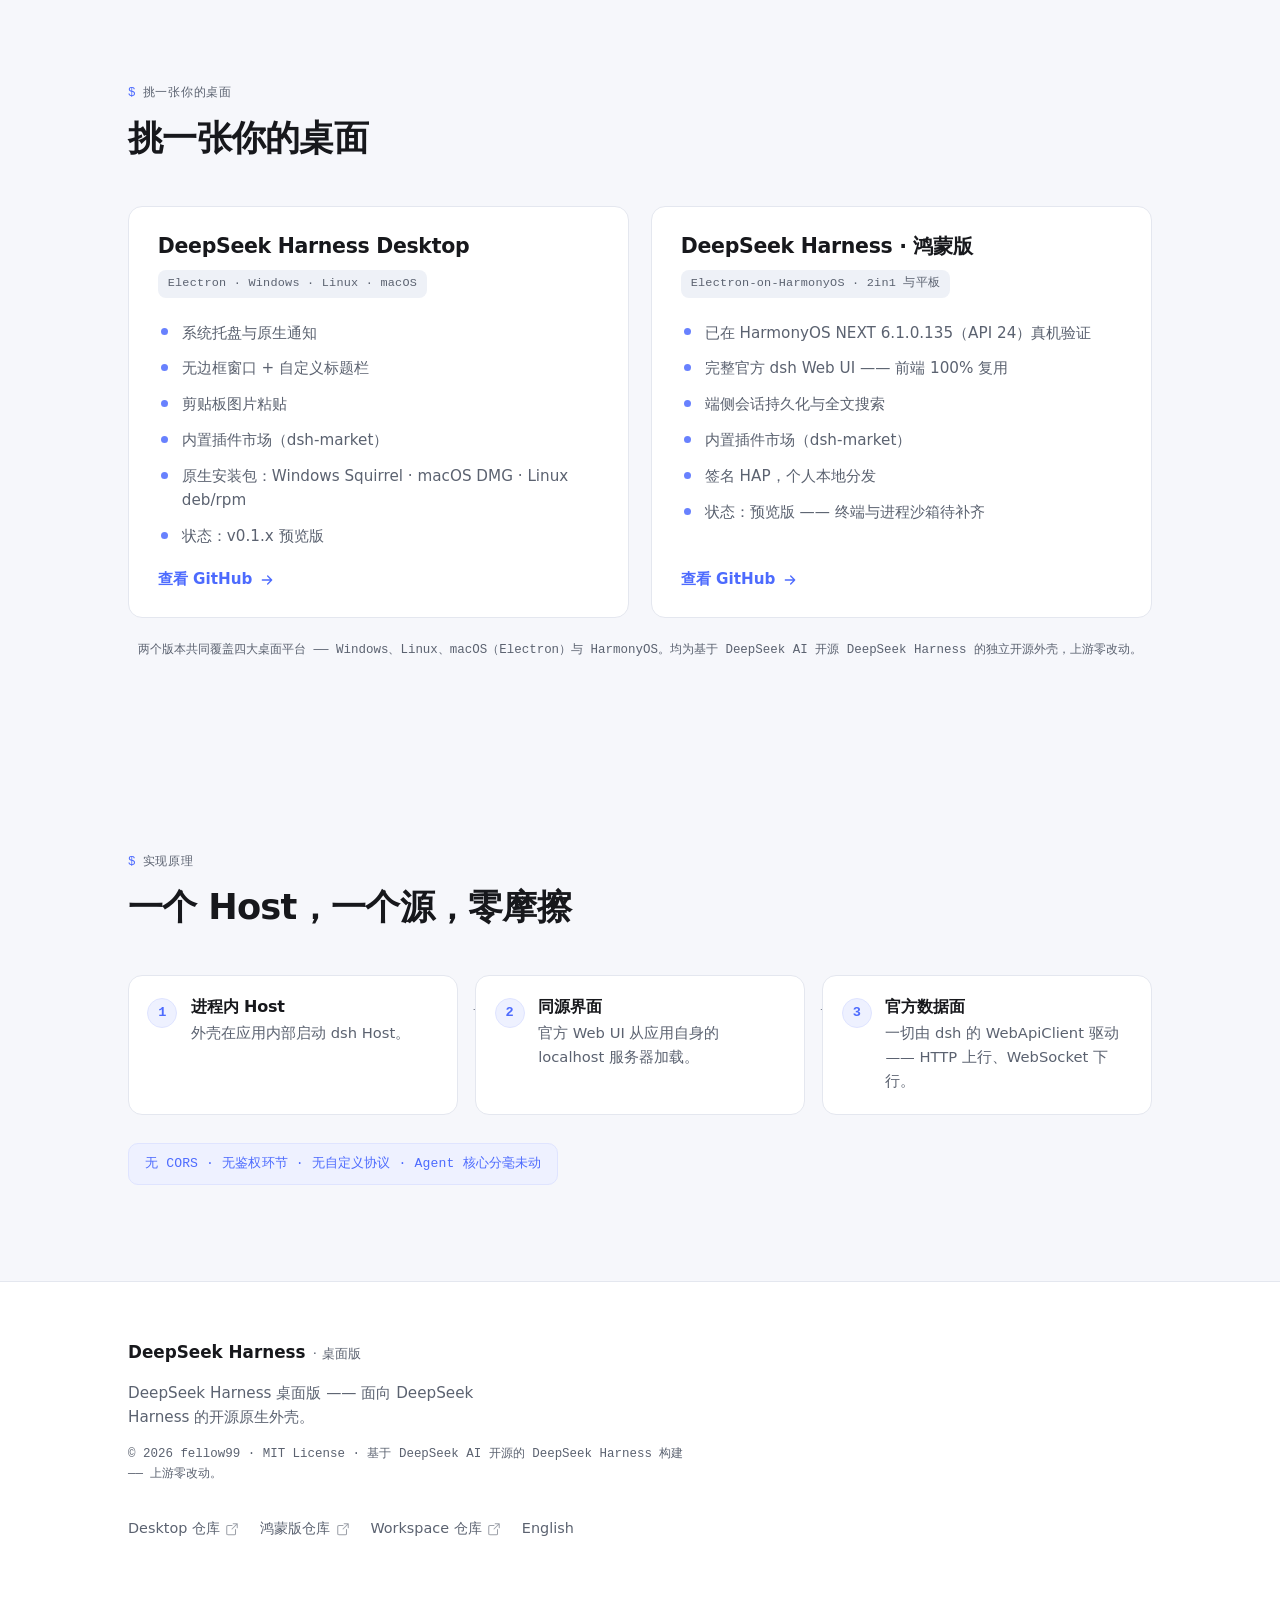
==== commit 02ba9f48: "feat: cover macOS and emphasize four-desktop support - hero: macOS added to title/meta/lede/cards; n" ====
--- a/index_zh.html
+++ b/index_zh.html
@@ -3,8 +3,8 @@
 <head>
   <meta charset="UTF-8" />
   <meta name="viewport" content="width=device-width, initial-scale=1.0" />
-  <title>DeepSeek Harness 桌面版 —— Windows / Linux / HarmonyOS 上的原生 dsh 外壳</title>
-  <meta name="description" content="DeepSeek Harness 的开源原生桌面外壳：把官方 Agent Web UI 带到桌面 —— 支持 Windows、Linux 与 HarmonyOS。本地优先，上游零改动。" />
+  <title>DeepSeek Harness 桌面版 —— Windows / Linux / macOS / HarmonyOS 上的原生 dsh 外壳</title>
+  <meta name="description" content="DeepSeek Harness 的开源原生桌面外壳：把官方 Agent Web UI 带到桌面 —— 支持 Windows、Linux、macOS 与 HarmonyOS。本地优先，上游零改动。" />
   <meta name="theme-color" media="(prefers-color-scheme: light)" content="#f6f7fb" />
   <meta name="theme-color" media="(prefers-color-scheme: dark)" content="#0a0c11" />
   <script>
@@ -62,7 +62,13 @@
         <div class="hero-copy">
           <span class="eyebrow">开源 · MIT · DeepSeek Harness 桌面版</span>
           <h1>让 DeepSeek Harness 在桌面安家</h1>
-          <p class="lede">DeepSeek Harness Desktop 将官方 dsh Web UI 原封不动地跑进原生 Electron 外壳。Agent 主机内置于应用自身，经 localhost 与界面通信：无云端中转、无 CORS、无账号。托盘、原生通知与内置插件市场，开箱即得。</p>
+          <p class="lede">DeepSeek Harness Desktop 将官方 dsh Web UI 原封不动地跑进 Windows、Linux、macOS 与 HarmonyOS 的原生外壳。Agent 主机内置于应用自身，经 localhost 与界面通信：无云端中转、无 CORS、无账号。托盘、原生通知与内置插件市场，开箱即得。</p>
+          <ul class="os-strip" aria-label="支持的桌面平台">
+            <li class="os-chip"><span class="os-dot" aria-hidden="true"></span>Windows</li>
+            <li class="os-chip"><span class="os-dot" aria-hidden="true"></span>Linux</li>
+            <li class="os-chip"><span class="os-dot" aria-hidden="true"></span>macOS</li>
+            <li class="os-chip"><span class="os-dot" aria-hidden="true"></span>HarmonyOS</li>
+          </ul>
           <div class="cta-row">
             <a class="btn btn-primary" href="https://github.com/fellow99/deepseek-harness-desktop" target="_blank" rel="noopener">
               <svg viewBox="0 0 24 24" width="17" height="17" fill="currentColor" aria-hidden="true"><path d="M12 0C5.37 0 0 5.37 0 12c0 5.31 3.44 9.81 8.21 11.4.6.11.82-.26.82-.58 0-.29-.01-1.04-.02-2.05-3.34.73-4.04-1.61-4.04-1.61-.55-1.39-1.34-1.76-1.34-1.76-1.09-.74.08-.73.08-.73 1.2.08 1.84 1.24 1.84 1.24 1.07 1.83 2.8 1.3 3.48 1 .11-.78.42-1.31.76-1.61-2.66-.3-5.47-1.33-5.47-5.93 0-1.31.47-2.38 1.24-3.22-.12-.3-.54-1.52.12-3.18 0 0 1.01-.32 3.3 1.23a11.5 11.5 0 0 1 6.01 0c2.29-1.55 3.3-1.23 3.3-1.23.66 1.66.24 2.88.12 3.18.77.84 1.24 1.91 1.24 3.22 0 4.61-2.81 5.63-5.48 5.92.43.37.81 1.1.81 2.22 0 1.6-.01 2.89-.01 3.28 0 .32.21.7.82.58A12 12 0 0 0 12 0z"></path></svg>
@@ -77,7 +83,7 @@
               <svg viewBox="0 0 24 24" width="15" height="15" fill="none" stroke="currentColor" stroke-width="2" stroke-linecap="round" stroke-linejoin="round" aria-hidden="true"><path d="M12 5v14M6 13l6 6 6-6"></path></svg>
             </a>
           </div>
-          <p class="trust">Windows · Linux · HarmonyOS —— Desktop v0.1.x · 鸿蒙版真机验证（6.1.0.135 / API 24）</p>
+          <p class="trust">Desktop v0.1.x 预览版 · 鸿蒙版真机验证（6.1.0.135 / API 24）</p>
         </div>
 
         <div class="hero-visual">
@@ -147,14 +153,14 @@
           <article class="platform-card">
             <div class="platform-head">
               <h3>DeepSeek Harness Desktop</h3>
-              <span class="platform-tag">Electron · Windows · Linux（macOS 规划中）</span>
+              <span class="platform-tag">Electron · Windows · Linux · macOS</span>
             </div>
             <ul class="bullet-list">
               <li>系统托盘与原生通知</li>
               <li>无边框窗口 + 自定义标题栏</li>
               <li>剪贴板图片粘贴</li>
               <li>内置插件市场（dsh-market）</li>
-              <li>Electron Forge 本地打包</li>
+              <li>原生安装包：Windows Squirrel · macOS DMG · Linux deb/rpm</li>
               <li>状态：v0.1.x 预览版</li>
             </ul>
             <a class="repo-link" href="https://github.com/fellow99/deepseek-harness-desktop" target="_blank" rel="noopener">
@@ -183,7 +189,7 @@
           </article>
         </div>
 
-        <p class="disclaimer">两个版本均为基于 DeepSeek AI 开源 DeepSeek Harness 的独立开源外壳，上游零改动。</p>
+        <p class="disclaimer">两个版本共同覆盖四大桌面平台 —— Windows、Linux、macOS（Electron）与 HarmonyOS。均为基于 DeepSeek AI 开源 DeepSeek Harness 的独立开源外壳，上游零改动。</p>
       </div>
     </section>
 
--- a/style.css
+++ b/style.css
@@ -495,6 +495,33 @@
   text-wrap: balance;
 }
 
+/* supported-platform strip — the "four desktops" emphasis under the lede */
+.os-strip {
+  display: flex;
+  flex-wrap: wrap;
+  gap: 0.45rem 1.1rem;
+  margin-top: 1.3rem;
+  padding: 0;
+  list-style: none;
+}
+.os-chip {
+  display: inline-flex;
+  align-items: center;
+  gap: 0.45rem;
+  font-family: var(--font-mono);
+  font-size: 0.82rem;
+  letter-spacing: 0.02em;
+  color: var(--muted);
+}
+.os-dot {
+  width: 7px;
+  height: 7px;
+  border-radius: 50%;
+  background: var(--accent);
+  box-shadow: 0 0 0 3px var(--accent-soft);
+  flex: none;
+}
+
 /* hero load-in: subtle fade/slide for the copy block + the shot only */
 @keyframes riseIn {
   from {
@@ -523,6 +550,9 @@
 }
 .hero-copy > *:nth-child(5) {
   animation-delay: 0.34s;
+}
+.hero-copy > *:nth-child(6) {
+  animation-delay: 0.42s;
 }
 .hero-shot {
   animation: riseIn 0.7s var(--ease) 0.14s backwards;
